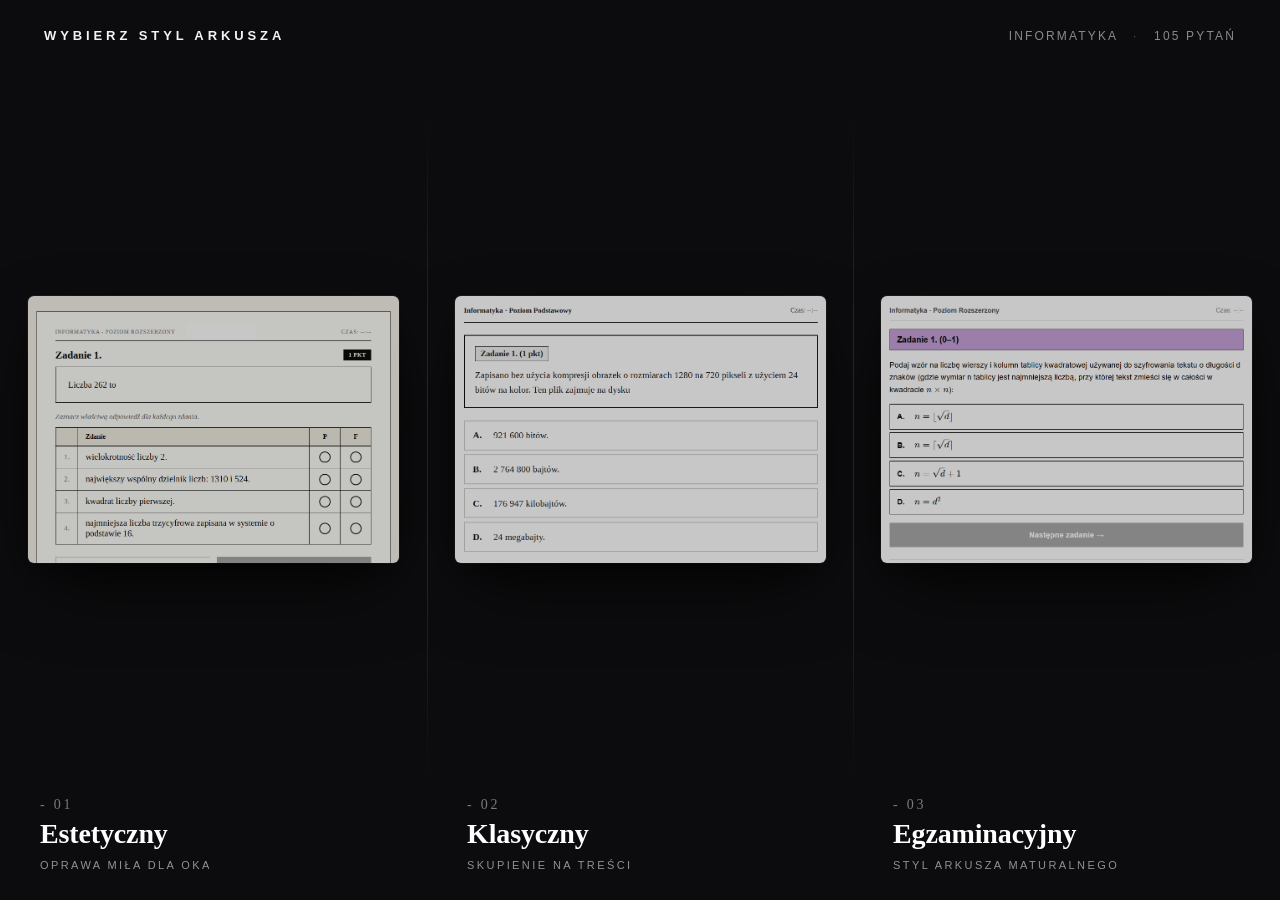
==== index.html @ 7684f92a "Add router CSS layout, panel sizing" ====
<!DOCTYPE html>
<html lang="pl">
<head>
<meta charset="utf-8" />
<meta name="viewport" content="width=device-width, initial-scale=1" />
<!-- 'unsafe-inline' required: router uses inline <script> block and style attrs on parallax tiles -->
<meta http-equiv="Content-Security-Policy" content="default-src 'self'; style-src 'self' 'unsafe-inline'; script-src 'self' 'unsafe-inline'; img-src 'self' data:; connect-src 'self';">
<title>Testy maturalne z informatyki — wybór stylu arkusza</title>
<meta name="description" content="Aplikacja do nauki teorii na maturę z informatyki. 105 pytań ABCD i Prawda/Fałsz z arkuszy CKE 2010–2025. Trzy warianty stylu: estetyczny, klasyczny, egzaminacyjny.">
<meta name="theme-color" content="#0c0c0e">
<link rel="icon" href="assets/favicon.svg" type="image/svg+xml">
<link rel="preload" as="image" href="assets/mode-premium.png">
<link rel="prefetch" href="estetyczny/">
<link rel="prefetch" href="klasyczny/">
<link rel="prefetch" href="egzaminacyjny/">
<meta property="og:title" content="Testy maturalne z informatyki">
<meta property="og:description" content="105 pytań ABCD i Prawda/Fałsz z arkuszy CKE 2010–2025. Trzy warianty stylu arkusza. Zero instalacji.">
<meta property="og:type" content="website">
<meta name="twitter:card" content="summary_large_image">
<style>
  *, *::before, *::after { box-sizing: border-box; }
  html, body {
    margin: 0;
    padding: 0;
    height: 100%;
    overflow: hidden;
    background: #0c0c0e;
    font-family: -apple-system, BlinkMacSystemFont, "Segoe UI", Helvetica, Arial, sans-serif;
    color: #f3f3f3;
    -webkit-font-smoothing: antialiased;
  }

  .topbar {
    position: absolute;
    top: 0; left: 0; right: 0;
    z-index: 30;
    display: flex;
    align-items: center;
    justify-content: space-between;
    padding: 28px 44px;
    pointer-events: none;
  }
  .topbar .brand {
    font-size: 13px;
    font-weight: 600;
    letter-spacing: 0.3em;
    text-transform: uppercase;
    color: #f3f3f3;
  }
  .topbar .meta {
    font-size: 12px;
    letter-spacing: 0.18em;
    color: rgba(243,243,243,0.55);
    text-transform: uppercase;
  }
  .topbar .meta .dot {
    display: inline-block;
    margin: 0 10px;
    opacity: 0.5;
  }

  .stage {
    position: relative;
    height: 100vh;
    width: 100vw;
    display: flex;
    perspective: 1600px;
    perspective-origin: 50% 45%;
    background: #0c0c0e;
  }

  .panel {
    position: relative;
    width: var(--w, 33.3333%);
    flex: 0 0 auto;
    height: 100vh;
    overflow: hidden;
    cursor: pointer;
    background: #0c0c0e;
    transform-style: preserve-3d;
    transform-origin: center center;
    transition:
      width 520ms cubic-bezier(.22,.61,.36,1),
      transform 280ms ease-out;
    will-change: width, transform;
    isolation: isolate;
    text-decoration: none;
    color: inherit;
  }
  .panel + .panel::after {
    content: "";
    position: absolute;
    top: 12%; bottom: 12%; left: 0;
    width: 1px;
    background: linear-gradient(to bottom,
      rgba(255,255,255,0) 0%,
      rgba(255,255,255,0.10) 30%,
      rgba(255,255,255,0.10) 70%,
      rgba(255,255,255,0) 100%);
    z-index: 12;
    pointer-events: none;
  }

  .panel .stagebox {
    position: absolute;
    top: 88px;
    left: 0;
    right: 0;
    bottom: 130px;
    display: flex;
    align-items: center;
    justify-content: center;
    z-index: 2;
    transition: filter 400ms ease;
  }

  .panel .bg {
    position: relative;
    width: calc(100% - 56px);
    max-width: 720px;
    aspect-ratio: 1000 / 720;
    max-height: 100%;
    background-size: cover;
    background-position: top center;
    background-repeat: no-repeat;
    background-color: #1a1a1a;
    border-radius: 6px;
    box-shadow:
      0 1px 0 rgba(255,255,255,0.06) inset,
      0 30px 80px -20px rgba(0,0,0,0.8),
      0 12px 30px -10px rgba(0,0,0,0.6),
      0 0 0 1px rgba(255,255,255,0.08);
    transition:
      transform 320ms ease-out,
      box-shadow 400ms ease,
      filter 400ms ease;
    will-change: transform;
    filter: brightness(0.78) saturate(0.92);
  }

  .panel-1 .bg { background-image: url("assets/mode-premium.png"); }
  .panel-2 .bg { background-image: url("assets/mode-classic.png"); }
  .panel-3 .bg { background-image: url("assets/mode-school.png"); }

  .label {
    position: absolute;
    left: 0; right: 0; bottom: 0;
    height: 130px;
    z-index: 5;
    display: flex;
    align-items: center;
    padding: 0 40px;
    background: linear-gradient(to top,
      rgba(12,12,14,1) 0%,
      rgba(12,12,14,0.95) 60%,
      rgba(12,12,14,0) 100%);
  }
  .label .row {
    display: flex;
    flex-direction: column;
    gap: 6px;
    width: 100%;
    position: relative;
  }
  .label .num {
    font-family: "Times New Roman", Times, serif;
    font-size: 14px;
    font-weight: 400;
    color: rgba(255,255,255,0.45);
    letter-spacing: 0.2em;
  }
  .label .title {
    font-family: "Times New Roman", Times, serif;
    font-size: 28px;
    font-weight: 700;
    line-height: 1.1;
    margin: 0;
    color: #fff;
    letter-spacing: -0.005em;
  }
  .label .subtitle {
    font-size: 11px;
    letter-spacing: 0.22em;
    text-transform: uppercase;
    color: rgba(255,255,255,0.55);
    font-weight: 500;
    line-height: 1.3;
    margin-top: 2px;
  }
</style>
</head>
<body>

  <header class="topbar">
    <div class="brand">Wybierz styl arkusza</div>
    <div class="meta">
      Informatyka <span class="dot">·</span> <span id="q-count" style="white-space:nowrap">105 pytań</span>
    </div>
  </header>

  <main class="stage" id="stage">

    <a class="panel panel-1" href="estetyczny/">
      <div class="glow"></div>
      <div class="stagebox"><div class="bg"></div></div>
      <div class="label">
        <div class="row">
          <div class="num">- 01</div>
          <h2 class="title">Estetyczny</h2>
          <div class="subtitle">Oprawa miła dla oka</div>
        </div>
      </div>
    </a>

    <a class="panel panel-2" href="klasyczny/">
      <div class="glow"></div>
      <div class="stagebox"><div class="bg"></div></div>
      <div class="label">
        <div class="row">
          <div class="num">- 02</div>
          <h2 class="title">Klasyczny</h2>
          <div class="subtitle">Skupienie na treści</div>
        </div>
      </div>
    </a>

    <a class="panel panel-3" href="egzaminacyjny/">
      <div class="glow"></div>
      <div class="stagebox"><div class="bg"></div></div>
      <div class="label">
        <div class="row">
          <div class="num">- 03</div>
          <h2 class="title">Egzaminacyjny</h2>
          <div class="subtitle">Styl arkusza maturalnego</div>
        </div>
      </div>
    </a>

  </main>

</body>
</html>
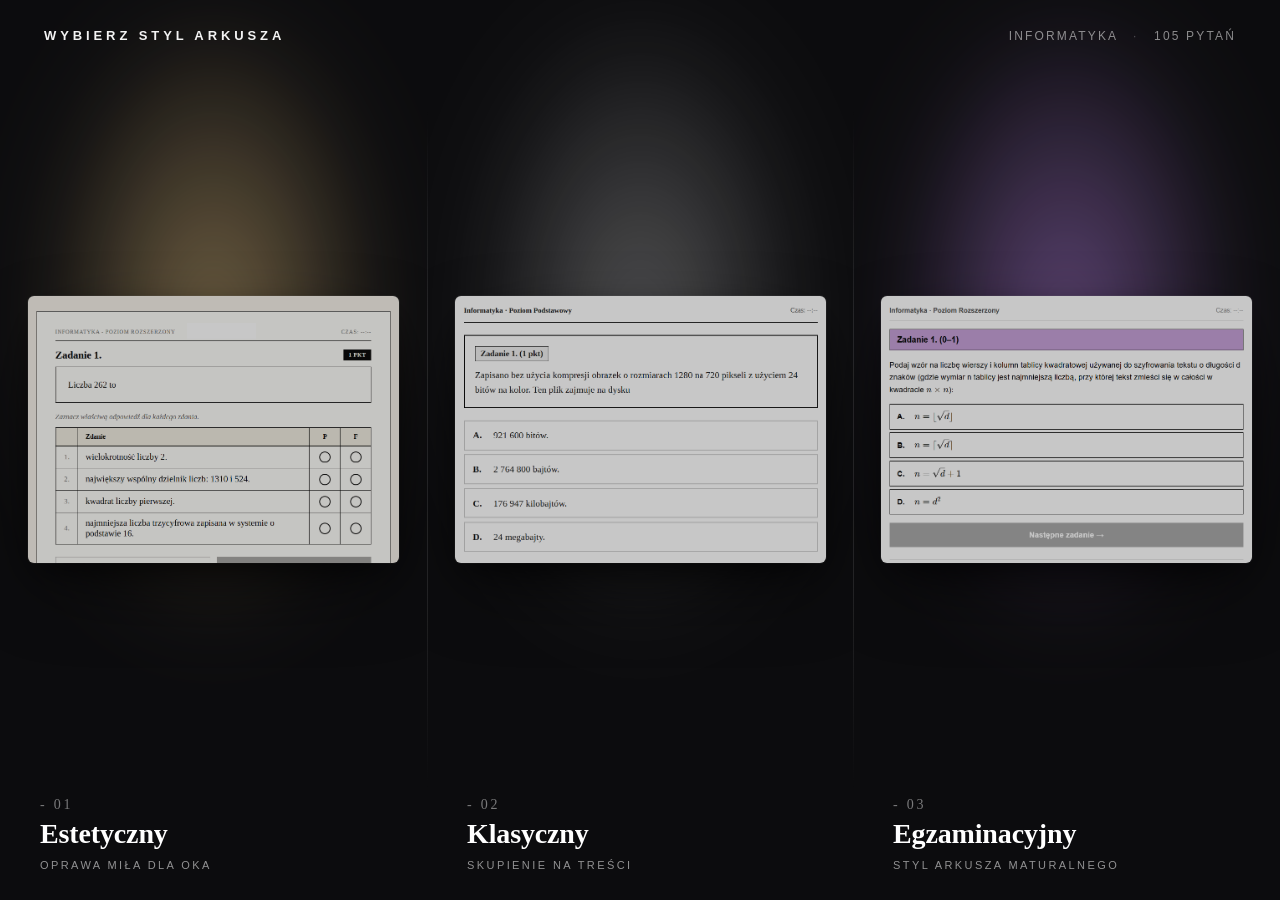
==== commit 7e1345c4: "Add panel hover states, glow, CTA button" ====
--- a/index.html
+++ b/index.html
@@ -137,10 +137,47 @@
     will-change: transform;
     filter: brightness(0.78) saturate(0.92);
   }
+  .panel:hover .bg {
+    filter: brightness(1) saturate(1);
+    box-shadow:
+      0 1px 0 rgba(255,255,255,0.08) inset,
+      0 50px 120px -25px rgba(0,0,0,0.9),
+      0 18px 50px -10px rgba(0,0,0,0.7),
+      0 0 0 1px rgba(255,255,255,0.12);
+  }
+
+  .stage:hover .panel:not(:hover) .bg {
+    filter: brightness(0.55) saturate(0.85);
+  }
+  .stage:hover .panel:not(:hover) .label .title {
+    color: rgba(255,255,255,0.55);
+  }
+  .stage:hover .panel:not(:hover) .label .subtitle {
+    color: rgba(255,255,255,0.30);
+  }
+  .stage:hover .panel:not(:hover) .glow { opacity: 0.25; }
+
+  .label .title, .label .subtitle { transition: color 400ms ease; }
 
   .panel-1 .bg { background-image: url("assets/mode-premium.png"); }
   .panel-2 .bg { background-image: url("assets/mode-classic.png"); }
   .panel-3 .bg { background-image: url("assets/mode-school.png"); }
+
+  .panel .glow {
+    position: absolute;
+    inset: 0;
+    z-index: 1;
+    pointer-events: none;
+    opacity: 0.55;
+    transition: opacity 400ms ease;
+    background: radial-gradient(60% 50% at 50% 35%, var(--accent, #fff) 0%, rgba(0,0,0,0) 70%);
+    mix-blend-mode: screen;
+    filter: blur(40px);
+  }
+  .panel-1 { --accent: #c9a86a; }
+  .panel-2 { --accent: #8a8a8a; }
+  .panel-3 { --accent: #a16fcc; }
+  .panel:hover .glow { opacity: 0.85; }
 
   .label {
     position: absolute;
@@ -186,6 +223,53 @@
     font-weight: 500;
     line-height: 1.3;
     margin-top: 2px;
+  }
+
+  .cta {
+    position: absolute;
+    right: 0;
+    top: 50%;
+    transform: translateY(-50%) translateX(8px);
+    display: inline-flex;
+    align-items: center;
+    gap: 10px;
+    padding: 11px 22px;
+    border: 1px solid rgba(255,255,255,0.85);
+    background: transparent;
+    color: #fff;
+    font-size: 12px;
+    letter-spacing: 0.18em;
+    text-transform: uppercase;
+    text-decoration: none;
+    font-weight: 500;
+    transition:
+      background 220ms ease,
+      color 220ms ease,
+      border-color 220ms ease,
+      opacity 240ms ease,
+      transform 280ms ease;
+    cursor: pointer;
+    opacity: 0;
+    pointer-events: none;
+    white-space: nowrap;
+  }
+  .panel:hover .cta {
+    opacity: 1;
+    transform: translateY(-50%) translateX(0);
+    transition-delay: 100ms;
+    pointer-events: auto;
+  }
+  .cta .arrow { transition: transform 220ms ease; display: inline-block; }
+  .cta:hover { background: #fff; color: #111; border-color: #fff; }
+  .cta:hover .arrow { transform: translateX(4px); }
+
+  .panel.is-clicked .bg {
+    transform: translateY(2px) scale(0.995);
+    transition: transform 120ms ease;
+  }
+
+  @media (prefers-reduced-motion: reduce) {
+    .panel, .bg, .cta, .glow { transition: none !important; }
   }
 </style>
 </head>
@@ -238,5 +322,44 @@
 
   </main>
 
+<script>
+(function () {
+  'use strict';
+
+  var panels = Array.prototype.slice.call(document.querySelectorAll('.panel'));
+  var stage = document.getElementById('stage');
+  var focusIndex = -1;
+
+  var W_REST     = 33.3333;
+  var W_ACTIVE   = 56;
+  var W_INACTIVE = 22;
+
+  function setLayout(activeIdx) {
+    var mobile = window.matchMedia('(max-width: 540px)').matches;
+    var prop  = mobile ? '--h' : '--w';
+    var clear = mobile ? '--w' : '--h';
+    panels.forEach(function (p, i) {
+      var w = activeIdx < 0 ? W_REST : (i === activeIdx ? W_ACTIVE : W_INACTIVE);
+      p.style.setProperty(prop, w + '%');
+      p.style.removeProperty(clear);
+    });
+    focusIndex = activeIdx;
+  }
+
+  setLayout(-1);
+  window.addEventListener('resize', function () { setLayout(focusIndex); });
+
+  panels.forEach(function (panel, idx) {
+    panel.addEventListener('mouseenter', function () { setLayout(idx); });
+  });
+
+  stage.addEventListener('mouseleave', function () { setLayout(-1); });
+
+  fetch('questions.json').then(function (r) { return r.json(); }).then(function (d) {
+    var el = document.getElementById('q-count');
+    if (el) el.textContent = d.length + ' pytań';
+  });
+})();
+</script>
 </body>
 </html>
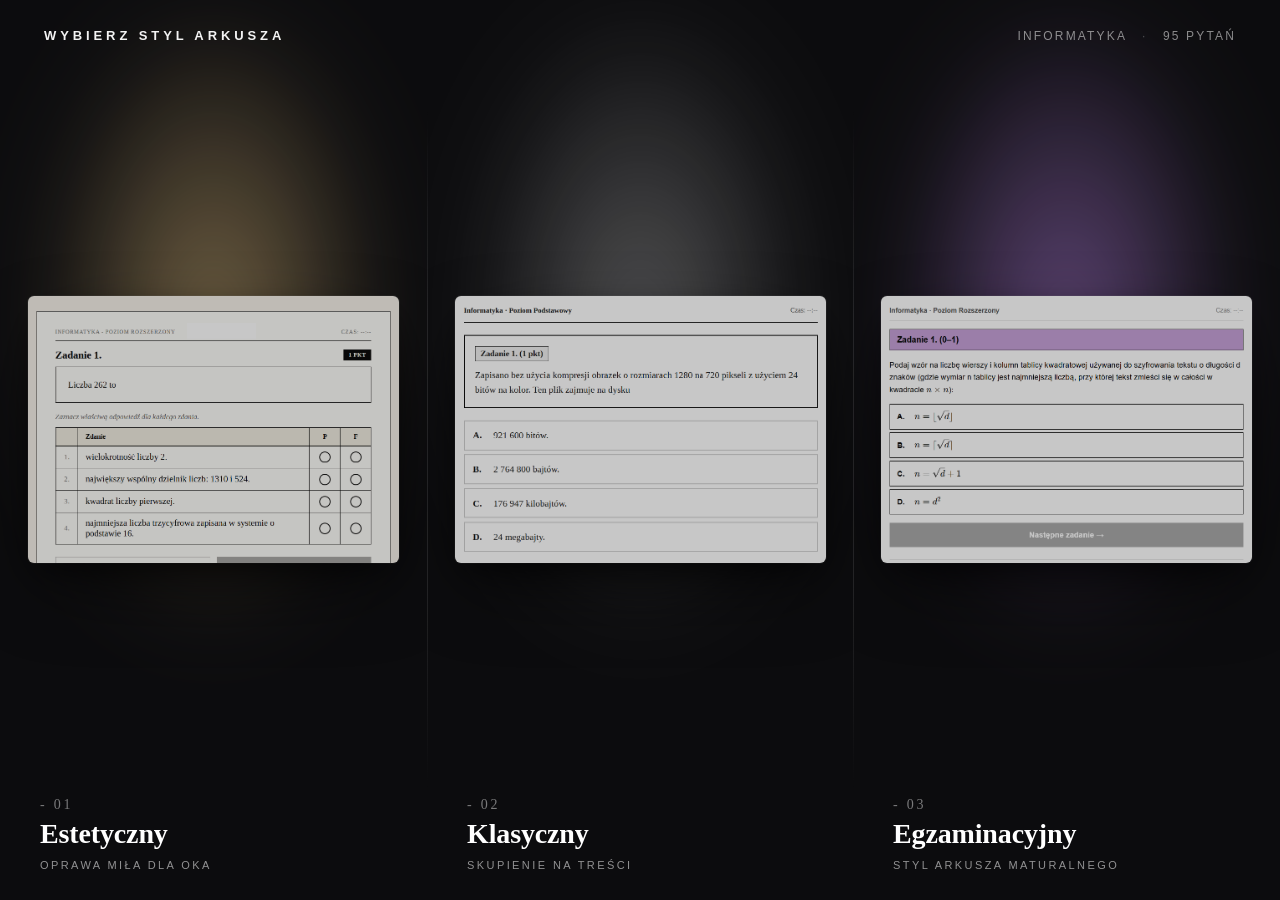
==== commit b62d850b: "Initial commit" ====
--- a/index.html
+++ b/index.html
@@ -6,7 +6,7 @@
 <!-- 'unsafe-inline' required: router uses inline <script> block and style attrs on parallax tiles -->
 <meta http-equiv="Content-Security-Policy" content="default-src 'self'; style-src 'self' 'unsafe-inline'; script-src 'self' 'unsafe-inline'; img-src 'self' data:; connect-src 'self';">
 <title>Testy maturalne z informatyki — wybór stylu arkusza</title>
-<meta name="description" content="Aplikacja do nauki teorii na maturę z informatyki. 105 pytań ABCD i Prawda/Fałsz z arkuszy CKE 2010–2025. Trzy warianty stylu: estetyczny, klasyczny, egzaminacyjny.">
+<meta name="description" content="Aplikacja do nauki teorii na maturę z informatyki. 95 pytań ABCD i Prawda/Fałsz z arkuszy CKE 2010–2025. Trzy warianty stylu: estetyczny, klasyczny, egzaminacyjny.">
 <meta name="theme-color" content="#0c0c0e">
 <link rel="icon" href="assets/favicon.svg" type="image/svg+xml">
 <link rel="preload" as="image" href="assets/mode-premium.png">
@@ -14,7 +14,7 @@
 <link rel="prefetch" href="klasyczny/">
 <link rel="prefetch" href="egzaminacyjny/">
 <meta property="og:title" content="Testy maturalne z informatyki">
-<meta property="og:description" content="105 pytań ABCD i Prawda/Fałsz z arkuszy CKE 2010–2025. Trzy warianty stylu arkusza. Zero instalacji.">
+<meta property="og:description" content="95 pytań ABCD i Prawda/Fałsz z arkuszy CKE 2010–2025. Trzy warianty stylu arkusza. Zero instalacji.">
 <meta property="og:type" content="website">
 <meta name="twitter:card" content="summary_large_image">
 <style>
@@ -67,6 +67,27 @@
     perspective: 1600px;
     perspective-origin: 50% 45%;
     background: #0c0c0e;
+  }
+
+  @media (max-width: 540px) {
+    .stage { flex-direction: column; }
+    .panel {
+      width: 100% !important;
+      height: var(--h, 33.3333%) !important;
+      transition:
+        height 520ms cubic-bezier(.22,.61,.36,1),
+        transform 280ms ease-out !important;
+      will-change: height, transform;
+    }
+    .panel + .panel::after {
+      top: 0; left: 12%; right: 12%; bottom: auto;
+      width: auto; height: 1px;
+      background: linear-gradient(to right,
+        rgba(255,255,255,0) 0%,
+        rgba(255,255,255,0.10) 30%,
+        rgba(255,255,255,0.10) 70%,
+        rgba(255,255,255,0) 100%);
+    }
   }
 
   .panel {
@@ -271,6 +292,56 @@
   @media (prefers-reduced-motion: reduce) {
     .panel, .bg, .cta, .glow { transition: none !important; }
   }
+
+  @media (max-width: 540px) {
+    body { display: flex; flex-direction: column; height: 100vh; height: 100svh; }
+    .topbar {
+      position: relative;
+      flex: 0 0 auto;
+      flex-direction: row;
+      align-items: center;
+      justify-content: space-between;
+      gap: 0;
+      padding: 10px 20px;
+      background: #0c0c0e;
+      border-bottom: 1px solid rgba(255,255,255,0.06);
+    }
+    .topbar .meta { font-size: 9px; letter-spacing: 0.18em; opacity: 0.6; }
+    .topbar .meta .dot { margin: 0 6px; }
+    .topbar .brand { font-size: 11px; letter-spacing: 0.24em; }
+    .stage { flex: 1 1 0%; min-height: 0; overflow: hidden; }
+    .panel .stagebox { display: none; }
+    .panel .glow {
+      background: radial-gradient(70% 70% at 80% 50%, var(--accent, #fff) 0%, rgba(0,0,0,0) 75%);
+      opacity: 0.35;
+    }
+    .panel:hover .glow { opacity: 0.6; }
+    .label {
+      top: 0; bottom: 0; left: 0; right: 0;
+      width: auto; height: auto;
+      padding: 0 26px;
+      align-items: center;
+      background: none;
+    }
+    .label .row { gap: 8px; width: 100%; position: relative; }
+    .label .num { font-size: 10px; letter-spacing: 0.3em; color: rgba(255,255,255,0.4); }
+    .label .title { font-size: 22px; line-height: 1.05; }
+    .label .subtitle { font-size: 10px; letter-spacing: 0.2em; margin-top: 2px; }
+    .cta {
+      position: absolute; right: 0; top: 50%;
+      transform: translateY(-50%) translateX(8px);
+      margin: 0; padding: 9px 16px; font-size: 11px; align-self: auto;
+    }
+    .panel:hover .cta { transform: translateY(-50%) translateX(0); }
+  }
+  @media (max-width: 350px) { .cta { display: none !important; } }
+
+  .stage { animation: stageIn 320ms cubic-bezier(.22,.61,.36,1) both; }
+  @keyframes stageIn { from { opacity: 0; } to { opacity: 1; } }
+  .topbar { animation: stageIn 400ms cubic-bezier(.22,.61,.36,1) both; }
+  @media (prefers-reduced-motion: reduce) {
+    .stage, .topbar { animation: none !important; }
+  }
 </style>
 </head>
 <body>
@@ -278,7 +349,7 @@
   <header class="topbar">
     <div class="brand">Wybierz styl arkusza</div>
     <div class="meta">
-      Informatyka <span class="dot">·</span> <span id="q-count" style="white-space:nowrap">105 pytań</span>
+      Informatyka <span class="dot">·</span> <span style="white-space:nowrap">95 pytań</span>
     </div>
   </header>
 
@@ -350,15 +421,44 @@
   window.addEventListener('resize', function () { setLayout(focusIndex); });
 
   panels.forEach(function (panel, idx) {
+    var bg = panel.querySelector('.bg');
+    var rafId = 0, pendingX = 0, pendingY = 0;
+
+    function apply() {
+      rafId = 0;
+      bg.style.transform = 'translate(' + (pendingX * 5) + 'px,' + (pendingY * 5) + 'px)';
+      panel.style.transform =
+        'rotateY(' + (pendingX * 1.5).toFixed(2) + 'deg) ' +
+        'rotateX(' + (-pendingY * 1).toFixed(2) + 'deg)';
+    }
+
     panel.addEventListener('mouseenter', function () { setLayout(idx); });
+
+    panel.addEventListener('mousemove', function (e) {
+      var r  = panel.getBoundingClientRect();
+      pendingX = Math.max(-1, Math.min(1, ((e.clientX - r.left) / r.width)  * 2 - 1));
+      pendingY = Math.max(-1, Math.min(1, ((e.clientY - r.top)  / r.height) * 2 - 1));
+      if (!rafId) rafId = requestAnimationFrame(apply);
+    });
+
+    panel.addEventListener('mouseleave', function () {
+      if (rafId) { cancelAnimationFrame(rafId); rafId = 0; }
+      pendingX = 0; pendingY = 0;
+      bg.style.transform   = '';
+      panel.style.transform = '';
+    });
+
+    panel.addEventListener('click', function (e) {
+      e.preventDefault();
+      var href = panel.getAttribute('href');
+      panel.classList.add('is-clicked');
+      setTimeout(function () {
+        window.location.href = href;
+      }, 160);
+    });
   });
 
   stage.addEventListener('mouseleave', function () { setLayout(-1); });
-
-  fetch('questions.json').then(function (r) { return r.json(); }).then(function (d) {
-    var el = document.getElementById('q-count');
-    if (el) el.textContent = d.length + ' pytań';
-  });
 })();
 </script>
 </body>
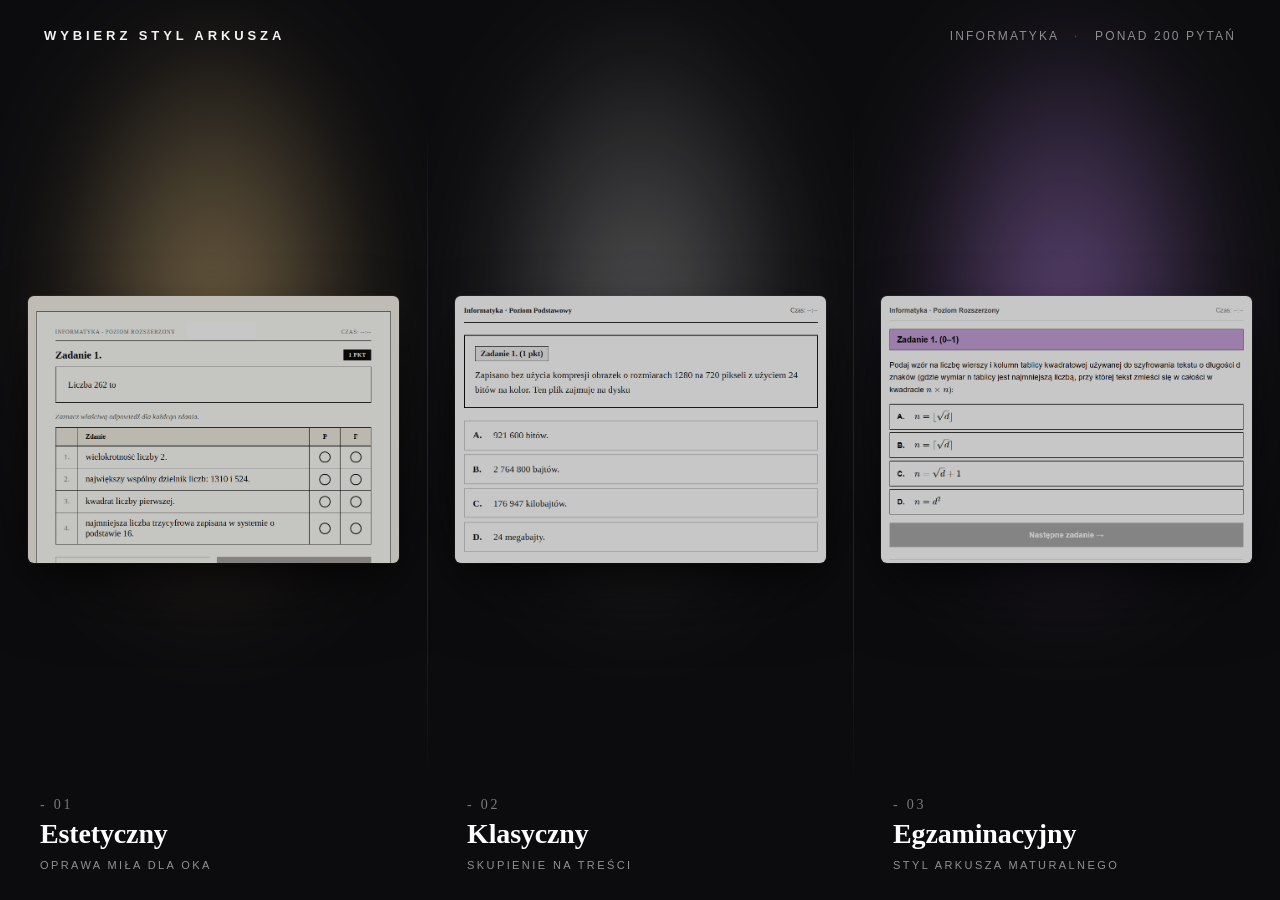
==== commit d3bc2ab2: "Set landing count to ponad 200 pytań" ====
--- a/index.html
+++ b/index.html
@@ -5,8 +5,8 @@
 <meta name="viewport" content="width=device-width, initial-scale=1" />
 <!-- 'unsafe-inline' required: router uses inline <script> block and style attrs on parallax tiles -->
 <meta http-equiv="Content-Security-Policy" content="default-src 'self'; style-src 'self' 'unsafe-inline'; script-src 'self' 'unsafe-inline'; img-src 'self' data:; connect-src 'self';">
-<title>Testy maturalne z informatyki — wybór stylu arkusza</title>
-<meta name="description" content="Aplikacja do nauki teorii na maturę z informatyki. 95 pytań ABCD i Prawda/Fałsz z arkuszy CKE 2010–2025. Trzy warianty stylu: estetyczny, klasyczny, egzaminacyjny.">
+<title>Testy maturalne z informatyki - wybór stylu arkusza</title>
+<meta name="description" content="Aplikacja do nauki teorii na maturę z informatyki. 213 pytań ABCD i Prawda/Fałsz z arkuszy CKE 2006-2025. Trzy warianty stylu: estetyczny, klasyczny, egzaminacyjny.">
 <meta name="theme-color" content="#0c0c0e">
 <link rel="icon" href="assets/favicon.svg" type="image/svg+xml">
 <link rel="preload" as="image" href="assets/mode-premium.png">
@@ -14,7 +14,7 @@
 <link rel="prefetch" href="klasyczny/">
 <link rel="prefetch" href="egzaminacyjny/">
 <meta property="og:title" content="Testy maturalne z informatyki">
-<meta property="og:description" content="95 pytań ABCD i Prawda/Fałsz z arkuszy CKE 2010–2025. Trzy warianty stylu arkusza. Zero instalacji.">
+<meta property="og:description" content="213 pytań ABCD i Prawda/Fałsz z arkuszy CKE 2006-2025. Trzy warianty stylu arkusza. Zero instalacji.">
 <meta property="og:type" content="website">
 <meta name="twitter:card" content="summary_large_image">
 <style>
@@ -349,7 +349,7 @@
   <header class="topbar">
     <div class="brand">Wybierz styl arkusza</div>
     <div class="meta">
-      Informatyka <span class="dot">·</span> <span style="white-space:nowrap">95 pytań</span>
+      Informatyka <span class="dot">·</span> <span id="q-count" style="white-space:nowrap">ponad 200 pytań</span>
     </div>
   </header>
 
